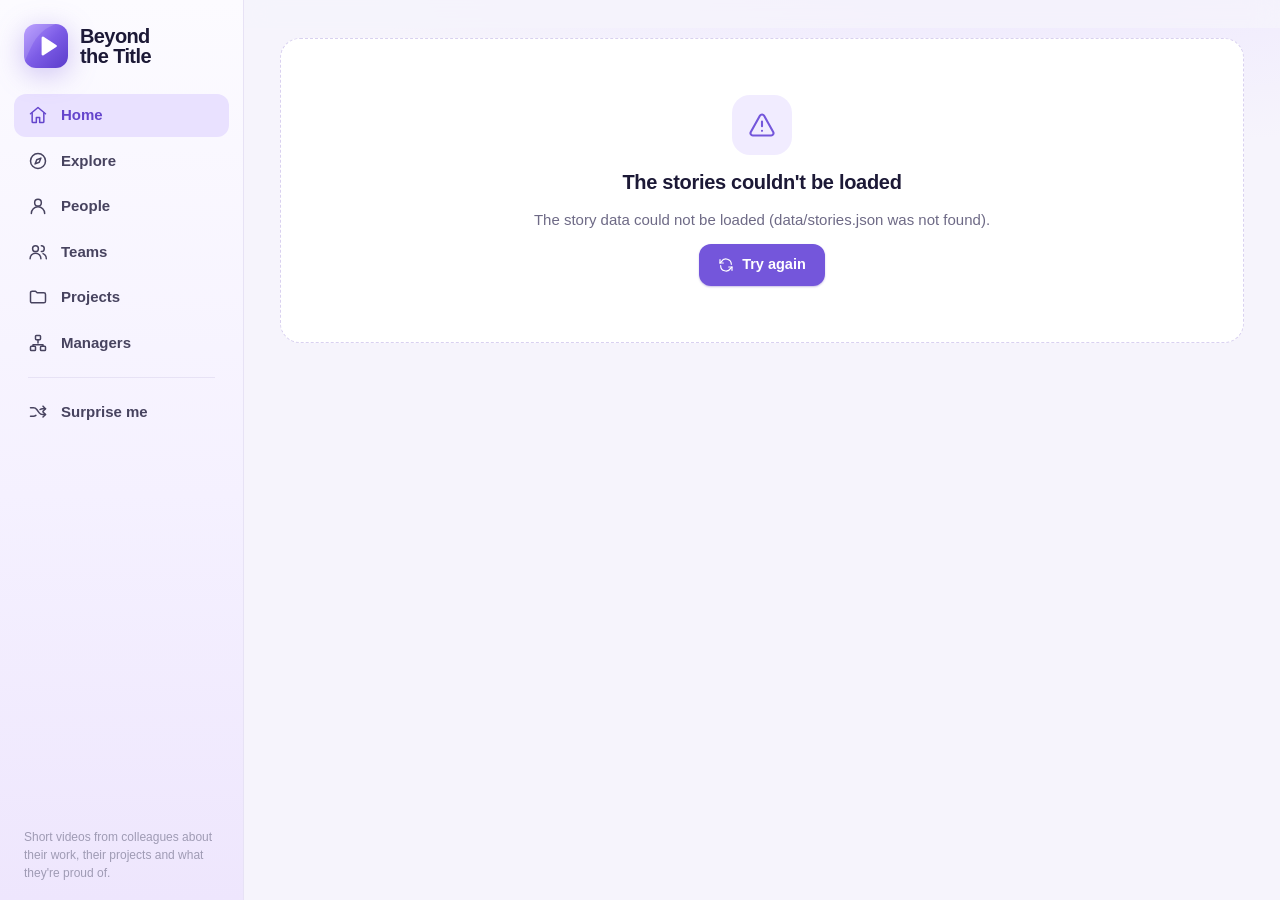
==== site/index.html @ 935a6611 "feat(site): employee-facing website + builder install/preview (v0.3.0, Milestone 3) site/: static HT" ====
<!doctype html>
<html lang="en">
<head>
<meta charset="utf-8">
<meta name="viewport" content="width=device-width, initial-scale=1">
<meta name="btt-site-version" content="0.3.0">
<!-- Only this site's own files. No third-party requests of any kind. -->
<meta http-equiv="Content-Security-Policy" content="default-src 'self'; script-src 'self' file:; style-src 'self' file:; img-src 'self' file: data: blob:; media-src 'self' file: blob:; connect-src 'self'; font-src 'none'; object-src 'none'; frame-src 'none'; worker-src 'none'; manifest-src 'none'; base-uri 'none'; form-action 'none'">
<meta name="referrer" content="no-referrer">
<meta name="robots" content="noindex, nofollow">
<title>Beyond the Title</title>
<link rel="icon" href="data:image/svg+xml,%3Csvg xmlns='http://www.w3.org/2000/svg' viewBox='0 0 40 40'%3E%3Crect width='40' height='40' rx='11' fill='%237456DB'/%3E%3Cpath d='M16 12.5v15a1.2 1.2 0 0 0 1.8 1l11.5-7.5a1.2 1.2 0 0 0 0-2L17.8 11.5a1.2 1.2 0 0 0-1.8 1z' fill='%23fff'/%3E%3C/svg%3E">
<link rel="stylesheet" href="css/styles.css">
</head>
<body>
<a class="skip-link" href="#view">Skip to main content</a>
<noscript><p class="noscript">Beyond the Title needs JavaScript turned on.</p></noscript>
<div class="app">
  <aside class="sidebar" id="sidebar" aria-label="Beyond the Title">
    <a class="brand" href="#/" aria-label="Beyond the Title home">
      <svg class="brand-logo" viewBox="0 0 40 40" aria-hidden="true">
        <defs><linearGradient id="site-logo-g" x1="0" y1="0" x2="1" y2="1"><stop offset="0" stop-color="#B091FF"/><stop offset=".5" stop-color="#7C5CE6"/><stop offset="1" stop-color="#5B3CCB"/></linearGradient></defs>
        <rect width="40" height="40" rx="11" fill="url(#site-logo-g)"/>
        <path d="M0 11C0 4.9 4.9 0 11 0h18c-9 3-17 9-23 22-2 4-4 9-6 13V11z" fill="#fff" opacity=".14"/>
        <path d="M16 12.5v15a1.2 1.2 0 0 0 1.8 1l11.5-7.5a1.2 1.2 0 0 0 0-2L17.8 11.5a1.2 1.2 0 0 0-1.8 1z" fill="#fff"/>
      </svg>
      <span class="brand-name">Beyond<br>the Title</span>
    </a>
    <nav class="nav" id="nav" aria-label="Sections"></nav>
    <div class="sidebar-foot" id="sidebar-foot"></div>
  </aside>
  <div class="main">
    <header class="topbar" id="topbar">
      <div class="search" id="search" role="search"></div>
    </header>
    <main class="view" id="view" tabindex="-1" aria-live="polite"></main>
    <footer class="footer" id="footer"></footer>
  </div>
</div>
<script src="js/core.js"></script>
<script src="js/data.js"></script>
<script src="js/search.js"></script>
<script src="js/video-player.js"></script>
<script src="js/views.js"></script>
<script src="js/app.js"></script>
</body>
</html>
---- site/css/styles.css ----
/* ==========================================================================
   Beyond the Title: employee site styles
   Same design tokens as the Content Builder. No external fonts or images.
   ========================================================================== */
:root {
  --violet-50:#F8F5FF; --violet-100:#F1ECFF; --violet-150:#E9E1FF; --violet-200:#DDD1FF; --violet-300:#C5B3F8;
  --violet-400:#9F87EC; --violet-500:#7456DB; --violet-600:#6445CC; --violet-700:#5236B4; --violet-800:#40298F;
  --indigo-600:#514B9F;
  --surface:#F6F4FC; --card:#FFFFFF; --card-muted:#FAF9FE;
  --ink:#1C1936; --ink-2:#47435F; --ink-3:#6E6A86; --ink-4:#9F9BB4;
  --border:#E7E2F5; --border-2:#D9D1F0;
  --success:#137A52; --success-bg:#E4F5EC; --warning:#8F5A06; --warning-bg:#FFF5E0;
  --radius:10px; --radius-lg:16px; --radius-xl:20px;
  --shadow-xs:0 1px 2px rgba(40,26,110,.06);
  --shadow-sm:0 1px 2px rgba(40,26,110,.05),0 2px 8px rgba(40,26,110,.05);
  --shadow-card:0 1px 2px rgba(40,26,110,.06),0 10px 26px rgba(40,26,110,.09);
  --shadow-card-hover:0 2px 4px rgba(40,26,110,.06),0 16px 36px rgba(40,26,110,.14);
  --shadow-lg:0 18px 50px rgba(40,26,110,.18);
  --font:-apple-system,BlinkMacSystemFont,"SF Pro Text","Segoe UI",Roboto,"Helvetica Neue",Arial,sans-serif;
  --font-display:-apple-system,BlinkMacSystemFont,"SF Pro Display","Segoe UI",Roboto,"Helvetica Neue",Arial,sans-serif;
  --mono:ui-monospace,"SF Mono",Menlo,Consolas,monospace;
  --ease:cubic-bezier(.2,.8,.2,1);
  --sidebar-w:244px;
}
*,*::before,*::after{box-sizing:border-box}
html{-webkit-text-size-adjust:100%}
body{margin:0;font-family:var(--font);font-size:15px;line-height:1.5;color:var(--ink);background:var(--surface);-webkit-font-smoothing:antialiased;-moz-osx-font-smoothing:grayscale}
button,input,select{font:inherit;color:inherit}
h1,h2,h3{margin:0;font-family:var(--font-display);letter-spacing:-.015em;color:var(--ink)}
p{margin:0}
a{color:var(--violet-600);text-decoration:none}
a:hover{text-decoration:underline}
:focus-visible{outline:2px solid var(--violet-500);outline-offset:2px}
img{display:block;max-width:100%}
.sr-only{position:absolute!important;width:1px;height:1px;overflow:hidden;clip:rect(0,0,0,0);white-space:nowrap}
.skip-link{position:absolute;left:12px;top:-60px;z-index:200;background:var(--violet-500);color:#fff;padding:8px 14px;border-radius:8px;font-weight:600}
.skip-link:focus{top:12px}
.noscript{padding:24px}
svg.i{width:18px;height:18px;flex:none}
.muted{color:var(--ink-3)} .small{font-size:13px} .tiny{font-size:12px}
.row{display:flex;align-items:center;gap:8px;flex-wrap:wrap}

/* ---------- layout ---------- */
.app{display:grid;grid-template-columns:var(--sidebar-w) minmax(0,1fr);min-height:100vh}
.sidebar{position:sticky;top:0;height:100vh;display:flex;flex-direction:column;gap:26px;padding:24px 14px 18px;background:linear-gradient(180deg,#FCFBFF 0%,#F5F1FF 55%,#EEE6FD 100%);border-right:1px solid var(--border);overflow-y:auto}
.brand{display:flex;align-items:center;gap:12px;padding:0 10px;color:var(--ink);text-decoration:none!important}
.brand-logo{width:44px;height:44px;flex:none;filter:drop-shadow(0 6px 14px rgba(116,86,219,.34))}
.brand-name{font-family:var(--font-display);font-weight:820;font-size:20px;line-height:1.02;letter-spacing:-.03em}
.nav{display:flex;flex-direction:column;gap:3px}
.nav a{display:flex;align-items:center;gap:13px;padding:10px 14px;border-radius:12px;color:var(--ink-2);font-weight:600;font-size:15px;text-decoration:none;transition:background .12s var(--ease),color .12s}
.nav a:hover{background:rgba(116,86,219,.07);color:var(--ink)}
.nav a[aria-current=page]{background:var(--violet-150);color:var(--violet-600)}
.nav a svg{width:20px;height:20px}
.nav-sep{height:1px;background:var(--border);margin:10px 14px}
.sidebar-foot{margin-top:auto;padding:0 10px;font-size:12px;color:var(--ink-4);display:flex;flex-direction:column;gap:8px}
.main{min-width:0;display:flex;flex-direction:column;background:radial-gradient(1100px 420px at 75% -140px,rgba(233,225,255,.95),rgba(246,244,252,0) 70%)}
.topbar{position:sticky;top:0;z-index:40;display:flex;justify-content:center;padding:14px 32px;background:rgba(246,244,252,.8);-webkit-backdrop-filter:saturate(1.5) blur(14px);backdrop-filter:saturate(1.5) blur(14px)}
.view{width:100%;max-width:1320px;margin:0 auto;padding:10px 36px 56px;flex:1}
.view:focus{outline:none}
.footer{padding:20px 36px 28px;color:var(--ink-4);font-size:12.5px;display:flex;gap:12px;justify-content:center;flex-wrap:wrap;align-items:center}

/* ---------- search ---------- */
.search{position:relative;width:min(720px,100%)}
.search-box{display:flex;align-items:center;gap:10px;height:46px;padding:0 10px 0 16px;background:#fff;border:1px solid var(--border);border-radius:999px;box-shadow:var(--shadow-xs);transition:border-color .12s,box-shadow .12s}
.search-box:focus-within{border-color:var(--violet-400);box-shadow:0 0 0 4px rgba(116,86,219,.14)}
.search-box svg{color:var(--ink-2)}
.search-box input{flex:1;border:0;outline:none;background:transparent;font-size:15px;min-width:0;height:100%}
.search-box input::placeholder{color:var(--ink-3)}
.kbd{font:600 12px var(--font);color:var(--ink-3);background:var(--violet-50);border:1px solid var(--border);border-radius:7px;padding:3px 7px;white-space:nowrap}
.search-panel{position:absolute;left:0;right:0;top:54px;background:#fff;border:1px solid var(--border);border-radius:18px;box-shadow:var(--shadow-lg);padding:8px;max-height:min(70vh,560px);overflow:auto;z-index:60}
.search-panel[hidden]{display:none}
.sp-group{padding:6px 4px}
.sp-title{font-size:11.5px;font-weight:700;letter-spacing:.07em;text-transform:uppercase;color:var(--ink-4);padding:6px 10px}
.sp-item{display:flex;align-items:center;gap:12px;padding:8px 10px;border-radius:12px;color:var(--ink);text-decoration:none!important;cursor:pointer}
.sp-item[aria-selected=true],.sp-item:hover{background:var(--violet-100)}
.sp-item .sp-main{min-width:0;flex:1}
.sp-item .sp-label{font-weight:620;display:block;overflow:hidden;text-overflow:ellipsis;white-space:nowrap}
.sp-item .sp-sub{font-size:12.5px;color:var(--ink-3);display:block;overflow:hidden;text-overflow:ellipsis;white-space:nowrap}
.sp-ico{width:38px;height:38px;border-radius:10px;background:var(--violet-100);color:var(--violet-600);display:grid;place-items:center;flex:none;overflow:hidden;font-weight:760;font-size:13px}
.sp-ico img{width:100%;height:100%;object-fit:cover}
.sp-empty{padding:18px;text-align:center;color:var(--ink-3)}
.sp-all{display:flex;align-items:center;justify-content:center;gap:6px;padding:10px;border-top:1px solid var(--border);margin-top:4px;font-weight:620}
mark{background:#EFE7FF;color:inherit;border-radius:3px;padding:0 1px}

/* ---------- buttons & chips ---------- */
.btn{display:inline-flex;align-items:center;justify-content:center;gap:8px;height:42px;padding:0 18px;border-radius:12px;border:1px solid transparent;font-weight:650;font-size:14.5px;cursor:pointer;text-decoration:none!important;white-space:nowrap;transition:background .12s var(--ease),border-color .12s,transform .12s}
.btn:active{transform:translateY(1px)}
.btn svg{width:16px;height:16px}
.btn-primary{background:var(--violet-500);color:#fff;box-shadow:0 1px 2px rgba(60,30,160,.28)}
.btn-primary:hover{background:var(--violet-600)}
.btn-secondary{background:#fff;border-color:var(--border-2);color:var(--ink)}
.btn-secondary:hover{border-color:var(--violet-300);background:var(--violet-50)}
.btn-sm{height:34px;padding:0 12px;font-size:13px;border-radius:10px}
.chip{display:inline-flex;align-items:center;gap:6px;height:28px;padding:0 11px;border-radius:999px;font-size:12.5px;font-weight:620;background:var(--violet-100);color:var(--violet-700);text-decoration:none!important;white-space:nowrap;border:1px solid transparent}
a.chip:hover,button.chip:hover{border-color:var(--violet-300)}
button.chip{cursor:pointer}
.chip svg{width:14px;height:14px}
.chip-outline{background:#fff;border-color:var(--border-2);color:var(--ink-2)}
.chip[aria-pressed=true]{background:var(--violet-500);color:#fff}
.chip-draft{background:var(--warning-bg);color:var(--warning)}
.link-more{display:inline-flex;align-items:center;gap:6px;font-weight:650;font-size:15px}
.link-more svg{width:18px;height:18px}

/* ---------- hero ---------- */
.hero{display:grid;grid-template-columns:minmax(0,1fr) minmax(0,520px);gap:24px;align-items:center;margin:18px 0 28px}
.hero h1{font-size:clamp(34px,4.4vw,52px);line-height:1.04;letter-spacing:-.035em;font-weight:830}
.hero h1 .accent{display:block;color:var(--violet-500);background:linear-gradient(90deg,#7C3AED,#7456DB 60%,#9F7CFF);-webkit-background-clip:text;background-clip:text;-webkit-text-fill-color:transparent}
.hero p{margin-top:16px;color:var(--ink-2);font-size:18px;max-width:520px}
.hero-stack{position:relative;height:300px}
.hero-photo{position:absolute;width:190px;aspect-ratio:4/5;border-radius:22px;border:6px solid #fff;box-shadow:0 16px 40px rgba(60,35,150,.22);overflow:hidden;background:linear-gradient(135deg,#EDE6FF,#C9B6FF);display:block;color:var(--violet-700);text-decoration:none!important;transition:transform .3s var(--ease)}
.hero-photo img{width:100%;height:100%;object-fit:cover}
.hero-photo .ini{position:absolute;inset:0;display:grid;place-items:center;font-size:40px;font-weight:800;letter-spacing:-.03em}
.hero-photo .play{position:absolute;left:12px;bottom:12px;width:36px;height:36px;border-radius:50%;background:#fff;display:grid;place-items:center;box-shadow:0 2px 8px rgba(0,0,0,.15)}
.hero-photo .play svg{width:13px;height:13px;margin-left:2px;color:var(--ink)}
.hero-photo:nth-child(1){left:2%;top:36px;transform:rotate(-7deg)}
.hero-photo:nth-child(2){left:50%;top:0;z-index:2;width:210px;transform:translateX(-50%)}
.hero-photo:nth-child(3){right:2%;top:40px;transform:rotate(6deg)}
.hero-photo:hover{box-shadow:0 22px 50px rgba(60,35,150,.32)}
.hero-spark{position:absolute;color:var(--violet-500)}

/* ---------- quick tiles ---------- */
.tiles{display:grid;grid-template-columns:repeat(3,minmax(0,1fr));gap:18px;margin-bottom:26px}
.tile{display:flex;align-items:center;gap:18px;padding:20px;background:#fff;border:1px solid var(--border);border-radius:var(--radius-xl);box-shadow:var(--shadow-sm);color:var(--ink);text-decoration:none!important;cursor:pointer;text-align:left;transition:transform .2s var(--ease),box-shadow .2s var(--ease)}
.tile:hover{transform:translateY(-2px);box-shadow:var(--shadow-card)}
.tile-ico{width:64px;height:64px;border-radius:16px;background:var(--violet-150);color:var(--violet-500);display:grid;place-items:center;flex:none}
.tile-ico svg{width:30px;height:30px}
.tile b{display:block;font-size:19px;font-family:var(--font-display);letter-spacing:-.015em;color:var(--ink)}
.tile b + span{display:block;color:var(--ink-3);font-size:15px}
.tile .go{margin-left:auto;color:var(--ink);width:24px;height:24px}

/* ---------- featured ---------- */
.featured{display:grid;grid-template-columns:minmax(0,1fr) minmax(0,1.4fr);gap:20px;margin-bottom:34px;align-items:stretch}
.feat-media{position:relative;border-radius:var(--radius-xl);overflow:hidden;min-height:260px;background:linear-gradient(135deg,#EDE6FF,#C9B6FF);display:block;box-shadow:var(--shadow-card);color:var(--violet-700);text-decoration:none!important}
.feat-media img{position:absolute;inset:0;width:100%;height:100%;object-fit:cover}
.feat-media .ini{position:absolute;inset:0;display:grid;place-items:center;font-size:64px;font-weight:820;letter-spacing:-.03em}
.feat-media .play{position:absolute;left:18px;bottom:18px;width:52px;height:52px;border-radius:50%;background:#fff;display:grid;place-items:center;box-shadow:0 4px 14px rgba(0,0,0,.18)}
.feat-media .play svg{width:18px;height:18px;margin-left:3px;color:var(--ink)}
.dur{position:absolute;right:16px;bottom:16px;background:rgba(22,18,44,.74);color:#fff;font-size:13px;font-weight:680;padding:3px 9px;border-radius:9px;font-variant-numeric:tabular-nums}
.feat-panel{position:relative;overflow:hidden;background:linear-gradient(160deg,#F5F1FF 0%,#ECE5FF 100%);border:1px solid #E1D6FF;border-radius:var(--radius-xl);padding:26px 28px;display:flex;flex-direction:column;gap:12px}
.feat-badge{align-self:flex-start;display:inline-flex;align-items:center;gap:7px;background:#fff;color:var(--violet-600);font-weight:720;font-size:14px;padding:6px 12px;border-radius:999px;box-shadow:var(--shadow-xs)}
.feat-badge svg{width:15px;height:15px;fill:currentColor}
.feat-panel h2{font-size:clamp(24px,2.6vw,32px);line-height:1.15;letter-spacing:-.025em;font-weight:800}
.feat-panel h2 a{color:inherit}
.feat-panel p{color:var(--ink-2);font-size:16px}
.feat-row{display:flex;align-items:center;gap:14px;flex-wrap:wrap;margin-top:auto;padding-top:6px}
.person{display:flex;align-items:center;gap:12px;color:var(--ink);text-decoration:none!important}
.person b{display:block;font-size:15px}
.person span{color:var(--ink-3);font-size:13.5px}
.avatar{width:46px;height:46px;border-radius:50%;overflow:hidden;background:#fff;color:var(--violet-600);display:grid;place-items:center;font-weight:760;font-size:15px;flex:none;box-shadow:var(--shadow-xs)}
.avatar img{width:100%;height:100%;object-fit:cover}
.avatar.lg{width:96px;height:96px;font-size:32px;border:4px solid #fff;box-shadow:var(--shadow-card)}
.feat-sep{width:1px;height:36px;background:var(--border-2)}
.proj{display:inline-flex;align-items:center;gap:8px;background:#fff;border:1px solid var(--border);border-radius:12px;padding:8px 13px;font-weight:620;font-size:14px;color:var(--ink);text-decoration:none!important}
.proj svg{color:var(--violet-500);width:16px;height:16px}
.feat-row .btn{margin-left:auto}
.spark{position:absolute;right:22px;top:20px;width:46px;height:46px;color:var(--violet-500)}

/* ---------- sections & cards ---------- */
.section{margin-bottom:36px}
.section-head{display:flex;align-items:flex-end;justify-content:space-between;gap:12px;margin-bottom:16px;flex-wrap:wrap}
.section-head h2{font-size:24px;font-weight:780;letter-spacing:-.02em}
.section-head p{color:var(--ink-3);margin-top:4px}
.grid{display:grid;grid-template-columns:repeat(auto-fill,minmax(250px,1fr));gap:18px}
.grid-4{grid-template-columns:repeat(4,minmax(0,1fr))}
.card{position:relative;background:#fff;border-radius:16px;box-shadow:var(--shadow-card);overflow:hidden;display:flex;flex-direction:column;color:inherit;text-decoration:none!important;border:1px solid rgba(231,226,245,.7);transition:transform .2s var(--ease),box-shadow .2s var(--ease)}
.card:hover{transform:translateY(-3px);box-shadow:var(--shadow-card-hover)}
.card-media{position:relative;aspect-ratio:16/9;margin:8px 8px 0;border-radius:12px;overflow:hidden;background:linear-gradient(135deg,#F0EAFF 0%,#DFD3FF 55%,#CDBBFB 100%)}
.card-media img{width:100%;height:100%;object-fit:cover}
.card-media .ini{position:absolute;inset:0;margin:auto;width:62px;height:62px;border-radius:50%;background:#fff;color:var(--violet-600);display:grid;place-items:center;font-weight:780;font-size:21px;box-shadow:0 8px 22px rgba(80,50,180,.2)}
.card-media .play{position:absolute;left:10px;bottom:10px;width:34px;height:34px;border-radius:50%;background:#fff;display:grid;place-items:center;box-shadow:0 2px 8px rgba(20,10,60,.16)}
.card-media .play svg{width:13px;height:13px;margin-left:2px;color:var(--ink)}
.card-media .dur{right:10px;bottom:10px;font-size:11.5px;padding:2px 7px;border-radius:7px}
.card-flag{position:absolute;top:9px;left:9px;font-size:11px;font-weight:720;padding:3px 9px;border-radius:999px;background:rgba(255,255,255,.9);color:var(--violet-700)}
.card-flag.draft{background:var(--warning-bg);color:var(--warning)}
.card-body{padding:12px 14px 16px;display:flex;flex-direction:column;gap:5px}
.card-title{font-family:var(--font-display);font-weight:740;font-size:16px;line-height:1.28;letter-spacing:-.012em;display:-webkit-box;-webkit-line-clamp:2;-webkit-box-orient:vertical;overflow:hidden}
.card-meta{font-size:13.5px;color:var(--ink-3);overflow:hidden;text-overflow:ellipsis;white-space:nowrap}
.entity-grid{display:grid;grid-template-columns:repeat(auto-fill,minmax(260px,1fr));gap:16px}
.entity{display:flex;gap:14px;align-items:center;padding:16px;background:#fff;border:1px solid var(--border);border-radius:16px;box-shadow:var(--shadow-sm);color:var(--ink);text-decoration:none!important;transition:transform .2s var(--ease),box-shadow .2s var(--ease)}
.entity:hover{transform:translateY(-2px);box-shadow:var(--shadow-card)}
.entity .ent-ico{width:52px;height:52px;border-radius:14px;background:var(--violet-150);color:var(--violet-600);display:grid;place-items:center;flex:none;overflow:hidden;font-weight:780}
.entity .ent-ico svg{width:24px;height:24px}
.entity .ent-ico img{width:100%;height:100%;object-fit:cover}
.entity b{display:block;font-size:16px;font-family:var(--font-display)}
.entity span{color:var(--ink-3);font-size:13.5px}
.faces{display:flex;margin-top:6px}
.faces .avatar{width:28px;height:28px;font-size:10.5px;border:2px solid #fff;margin-left:-6px}
.faces .avatar:first-child{margin-left:0}

/* ---------- page header ---------- */
.page-head{margin:18px 0 24px;display:flex;align-items:flex-end;justify-content:space-between;gap:16px;flex-wrap:wrap}
.eyebrow{font-size:13px;font-weight:700;color:var(--violet-600);letter-spacing:.02em;margin-bottom:6px}
.page-head h1{font-size:clamp(28px,3vw,38px);font-weight:820;letter-spacing:-.03em}
.page-head p{color:var(--ink-2);margin-top:8px;font-size:16.5px;max-width:680px}
.crumbs{display:flex;align-items:center;gap:8px;font-size:14px;color:var(--ink-3);margin:14px 0 4px;flex-wrap:wrap}
.crumbs a{color:var(--ink-3)}
.crumbs svg{width:14px;height:14px}

/* ---------- filters ---------- */
.filters{display:flex;gap:10px;flex-wrap:wrap;align-items:center;margin-bottom:22px;padding:12px;background:#fff;border:1px solid var(--border);border-radius:16px;box-shadow:var(--shadow-xs)}
.filters .field{display:flex;align-items:center;gap:8px;height:40px;padding:0 12px;border:1px solid var(--border-2);border-radius:11px;background:#fff;min-width:0}
.filters .field input{border:0;outline:none;min-width:180px;flex:1;background:transparent}
.filters select{height:40px;border:1px solid var(--border-2);border-radius:11px;background:#fff;padding:0 34px 0 12px;appearance:none;-webkit-appearance:none;cursor:pointer;max-width:240px;
  background-image:url("data:image/svg+xml,%3Csvg xmlns='http://www.w3.org/2000/svg' viewBox='0 0 24 24' fill='none' stroke='%236E6A86' stroke-width='2' stroke-linecap='round' stroke-linejoin='round'%3E%3Cpath d='m6 9 6 6 6-6'/%3E%3C/svg%3E");background-repeat:no-repeat;background-position:right 10px center;background-size:16px}
.filters .grow{flex:1}
.result-count{color:var(--ink-3);font-size:14px;margin:-8px 0 16px}

/* ---------- story page ---------- */
.story{display:grid;grid-template-columns:minmax(0,1.55fr) minmax(300px,1fr);gap:28px;align-items:start;margin-top:8px}
.player{position:relative;border-radius:var(--radius-xl);overflow:hidden;background:#120F24;box-shadow:var(--shadow-card);aspect-ratio:16/9}
.player video{width:100%;height:100%;display:block;background:#120F24}
.player-cover{position:absolute;inset:0;border:0;padding:0;cursor:pointer;background:transparent;display:grid;place-items:center}
.player-cover img{position:absolute;inset:0;width:100%;height:100%;object-fit:cover}
.player-cover .big-play{position:relative;width:76px;height:76px;border-radius:50%;background:#fff;display:grid;place-items:center;box-shadow:0 10px 30px rgba(0,0,0,.25);transition:transform .2s var(--ease)}
.player-cover:hover .big-play{transform:scale(1.06)}
.player-cover .big-play svg{width:26px;height:26px;margin-left:4px;color:var(--violet-600)}
.player-empty{display:grid;place-items:center;height:100%;color:#CFC6F5;text-align:center;padding:20px;background:linear-gradient(135deg,#2A2150,#41307E)}
.story h1{font-size:clamp(26px,2.8vw,36px);line-height:1.15;letter-spacing:-.03em;font-weight:820;margin:22px 0 12px}
.story .desc{font-size:17px;color:var(--ink-2)}
.quote{margin:22px 0;padding:20px 22px;background:#fff;border:1px solid var(--border);border-left:4px solid var(--violet-500);border-radius:0 16px 16px 0;box-shadow:var(--shadow-xs)}
.quote blockquote{margin:0;font-family:var(--font-display);font-size:19px;line-height:1.45;font-weight:600;color:var(--ink)}
.quote .row{margin-top:12px}
.side{display:flex;flex-direction:column;gap:16px;position:sticky;top:90px}
.side-card{background:#fff;border:1px solid var(--border);border-radius:16px;padding:18px;box-shadow:var(--shadow-sm);display:flex;flex-direction:column;gap:12px}
.side-card h2{font-size:14px;font-weight:720;letter-spacing:.04em;text-transform:uppercase;color:var(--ink-4)}
.kv{display:grid;grid-template-columns:max-content minmax(0,1fr);gap:8px 14px;font-size:14px;margin:0}
.kv dt{color:var(--ink-3)}
.kv dd{margin:0;font-weight:600}
.tags{display:flex;flex-wrap:wrap;gap:8px}

/* ---------- profile ---------- */
.profile{display:flex;align-items:center;gap:22px;margin:18px 0 28px;padding:24px;background:linear-gradient(135deg,#fff 0%,#F5F0FF 100%);border:1px solid var(--border);border-radius:var(--radius-xl);flex-wrap:wrap}
.profile h1{font-size:clamp(26px,3vw,36px);letter-spacing:-.03em;font-weight:820}
.profile p{color:var(--ink-2);margin-top:4px}

/* ---------- states ---------- */
.empty{display:flex;flex-direction:column;align-items:center;text-align:center;gap:12px;padding:56px 20px;background:#fff;border:1px dashed var(--border-2);border-radius:var(--radius-xl);color:var(--ink-3)}
.empty .empty-ico{width:60px;height:60px;border-radius:18px;background:var(--violet-100);color:var(--violet-500);display:grid;place-items:center}
.empty .empty-ico svg{width:28px;height:28px}
.empty h2{font-size:20px;color:var(--ink)}
.skeleton{background:linear-gradient(90deg,#EEEAF8 25%,#F6F3FD 37%,#EEEAF8 63%);background-size:400% 100%;animation:shimmer 1.4s ease infinite;border-radius:14px}
@keyframes shimmer{0%{background-position:100% 50%}100%{background-position:0 50%}}
.preview-bar{display:flex;align-items:center;gap:10px;justify-content:center;flex-wrap:wrap;padding:8px 16px;background:var(--warning-bg);color:var(--warning);font-size:13.5px;font-weight:600;border-bottom:1px solid #F4DCA6}
.preview-bar button{border:1px solid currentColor;background:transparent;color:inherit;border-radius:8px;padding:3px 10px;font-weight:650;cursor:pointer}

/* ---------- responsive ---------- */
@media (max-width:1180px){
  .hero{grid-template-columns:minmax(0,1fr)}
  .hero-stack{max-width:520px;width:100%;margin:0 auto}
  .grid-4{grid-template-columns:repeat(2,minmax(0,1fr))}
  .story{grid-template-columns:minmax(0,1fr)}
  .side{position:static}
}
@media (max-width:900px){
  .app{grid-template-columns:minmax(0,1fr)}
  .sidebar{position:sticky;top:0;z-index:50;height:auto;flex-direction:row;align-items:center;gap:12px;padding:10px 14px;border-right:0;border-bottom:1px solid var(--border);overflow:visible}
  .brand-logo{width:34px;height:34px}
  .brand-name{font-size:15px}
  .nav{flex-direction:row;overflow-x:auto;gap:2px;scrollbar-width:none;flex:1}
  .nav::-webkit-scrollbar{display:none}
  .nav a{padding:8px 10px;font-size:13.5px;white-space:nowrap;gap:7px}
  .nav a svg{width:17px;height:17px}
  .nav-sep,.sidebar-foot{display:none}
  .topbar{position:static;padding:12px 16px}
  .view{padding:6px 16px 40px}
  .tiles{grid-template-columns:minmax(0,1fr);gap:12px}
  .tile{padding:14px}
  .tile-ico{width:52px;height:52px}
  .featured{grid-template-columns:minmax(0,1fr)}
  .feat-media{min-height:200px}
  .feat-row .btn{margin-left:0}
}
@media (max-width:560px){
  .brand-name{display:none}
  .grid-4{grid-template-columns:minmax(0,1fr)}
  .hero-stack{height:230px}
  .hero-photo{width:140px}
  .hero-photo:nth-child(2){width:156px}
  .hero p{font-size:16px}
  .kbd{display:none}
  .filters .field input{min-width:0}
  .feat-panel{padding:20px}
}
@media (prefers-reduced-motion:reduce){
  *,*::before,*::after{animation-duration:.01ms!important;transition-duration:.01ms!important}
}
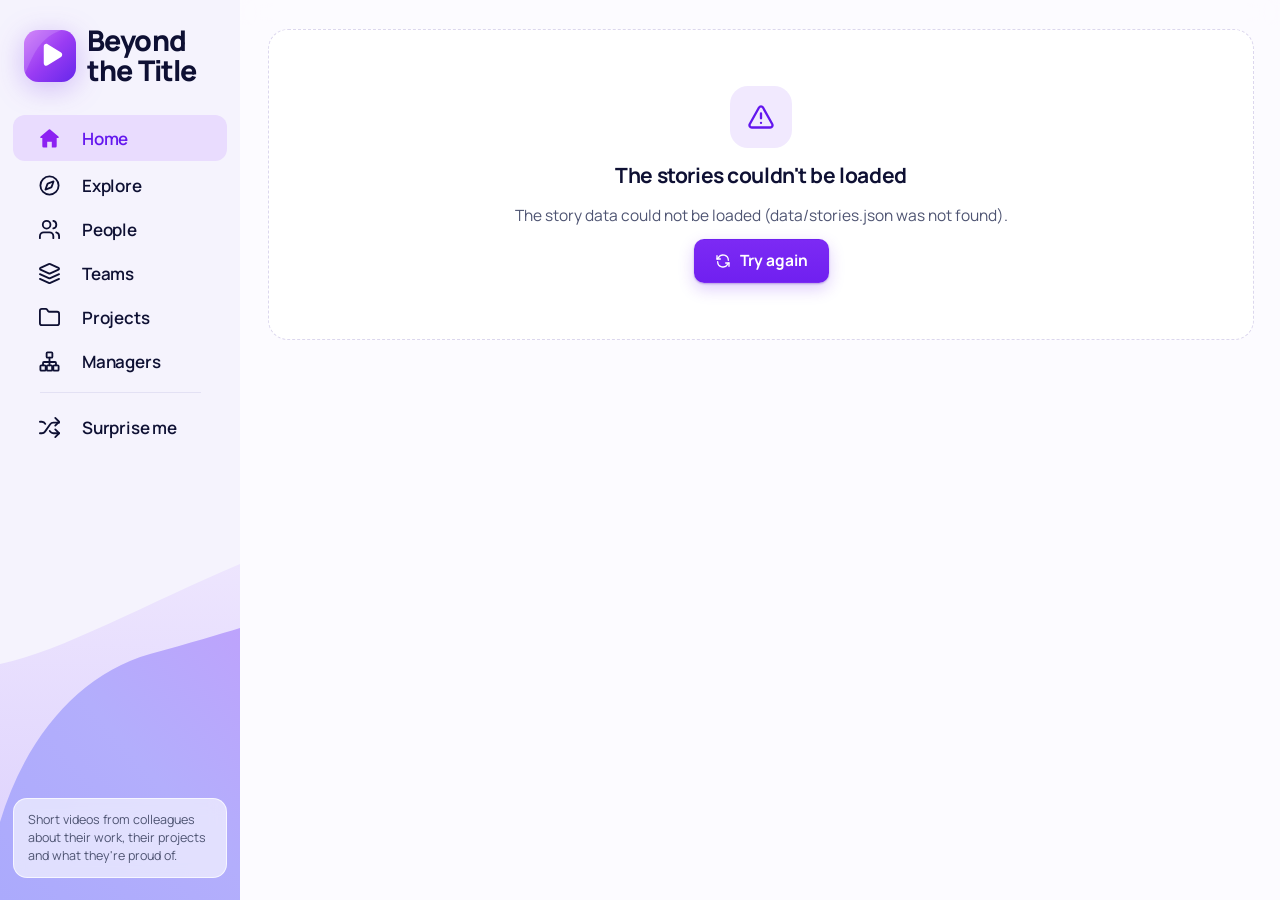
==== commit 26b4c238: "feat: Copilot directory lookup, auto-filled fields, description choices, reference-matched site (v0." ====
--- a/site/index.html
+++ b/site/index.html
@@ -3,13 +3,14 @@
 <head>
 <meta charset="utf-8">
 <meta name="viewport" content="width=device-width, initial-scale=1">
-<meta name="btt-site-version" content="0.3.0">
+<meta name="btt-site-version" content="0.5.0">
 <!-- Only this site's own files. No third-party requests of any kind. -->
-<meta http-equiv="Content-Security-Policy" content="default-src 'self'; script-src 'self' file:; style-src 'self' file:; img-src 'self' file: data: blob:; media-src 'self' file: blob:; connect-src 'self'; font-src 'none'; object-src 'none'; frame-src 'none'; worker-src 'none'; manifest-src 'none'; base-uri 'none'; form-action 'none'">
+<meta http-equiv="Content-Security-Policy" content="default-src 'self'; script-src 'self' file:; style-src 'self' file:; img-src 'self' file: data: blob:; media-src 'self' file: blob:; connect-src 'self'; font-src data:; object-src 'none'; frame-src 'none'; worker-src 'none'; manifest-src 'none'; base-uri 'none'; form-action 'none'">
 <meta name="referrer" content="no-referrer">
 <meta name="robots" content="noindex, nofollow">
 <title>Beyond the Title</title>
-<link rel="icon" href="data:image/svg+xml,%3Csvg xmlns='http://www.w3.org/2000/svg' viewBox='0 0 40 40'%3E%3Crect width='40' height='40' rx='11' fill='%237456DB'/%3E%3Cpath d='M16 12.5v15a1.2 1.2 0 0 0 1.8 1l11.5-7.5a1.2 1.2 0 0 0 0-2L17.8 11.5a1.2 1.2 0 0 0-1.8 1z' fill='%23fff'/%3E%3C/svg%3E">
+<link rel="icon" href="data:image/svg+xml,%3Csvg xmlns='http://www.w3.org/2000/svg' viewBox='0 0 40 40'%3E%3Crect width='40' height='40' rx='11' fill='%237B2CF2'/%3E%3Cpath d='M16 12.5v15a1.2 1.2 0 0 0 1.8 1l11.5-7.5a1.2 1.2 0 0 0 0-2L17.8 11.5a1.2 1.2 0 0 0-1.8 1z' fill='%23fff'/%3E%3C/svg%3E">
+<link rel="stylesheet" href="css/fonts.css">
 <link rel="stylesheet" href="css/styles.css">
 </head>
 <body>
@@ -19,10 +20,10 @@
   <aside class="sidebar" id="sidebar" aria-label="Beyond the Title">
     <a class="brand" href="#/" aria-label="Beyond the Title home">
       <svg class="brand-logo" viewBox="0 0 40 40" aria-hidden="true">
-        <defs><linearGradient id="site-logo-g" x1="0" y1="0" x2="1" y2="1"><stop offset="0" stop-color="#B091FF"/><stop offset=".5" stop-color="#7C5CE6"/><stop offset="1" stop-color="#5B3CCB"/></linearGradient></defs>
+        <defs><linearGradient id="site-logo-g" x1="0" y1="0" x2="1" y2="1"><stop offset="0" stop-color="#CA72F8"/><stop offset=".5" stop-color="#9A3CF3"/><stop offset="1" stop-color="#6527EB"/></linearGradient></defs>
         <rect width="40" height="40" rx="11" fill="url(#site-logo-g)"/>
         <path d="M0 11C0 4.9 4.9 0 11 0h18c-9 3-17 9-23 22-2 4-4 9-6 13V11z" fill="#fff" opacity=".14"/>
-        <path d="M16 12.5v15a1.2 1.2 0 0 0 1.8 1l11.5-7.5a1.2 1.2 0 0 0 0-2L17.8 11.5a1.2 1.2 0 0 0-1.8 1z" fill="#fff"/>
+        <path d="M15.2 12.6c0-1.6 1.7-2.5 3-1.7l10.3 6.5c1.2.8 1.2 2.6 0 3.3l-10.3 6.5c-1.3.8-3-.1-3-1.7z" fill="#fff"/>
       </svg>
       <span class="brand-name">Beyond<br>the Title</span>
     </a>
--- a/site/css/fonts.css
+++ b/site/css/fonts.css
@@ -0,0 +1,6 @@
+/* Manrope 4.504, Copyright 2019 The Manrope Project Authors. SIL Open Font License 1.1: see ../LICENSE-fonts.txt.
+   Generated by tests/make-font-css.mjs. Embedded as data: URIs so no font files are fetched. */
+@font-face{font-family:"Manrope";font-style:normal;font-weight:400;font-display:swap;src:url([data-uri]) format("woff")}
+@font-face{font-family:"Manrope";font-style:normal;font-weight:600;font-display:swap;src:url([data-uri]) format("woff")}
+@font-face{font-family:"Manrope";font-style:normal;font-weight:700;font-display:swap;src:url([data-uri]) format("woff")}
+@font-face{font-family:"Manrope";font-style:normal;font-weight:800;font-display:swap;src:url([data-uri]) format("woff")}
--- a/site/css/styles.css
+++ b/site/css/styles.css
@@ -1,209 +1,231 @@
 /* ==========================================================================
    Beyond the Title: employee site styles
-   Same design tokens as the Content Builder. No external fonts or images.
+   Colours, sizes and shapes measured from docs/design/reference-home.png (1536 x 1024).
+   Font: Manrope (SIL OFL), embedded in fonts.css. No external fonts or images.
    ========================================================================== */
 :root {
-  --violet-50:#F8F5FF; --violet-100:#F1ECFF; --violet-150:#E9E1FF; --violet-200:#DDD1FF; --violet-300:#C5B3F8;
-  --violet-400:#9F87EC; --violet-500:#7456DB; --violet-600:#6445CC; --violet-700:#5236B4; --violet-800:#40298F;
-  --indigo-600:#514B9F;
-  --surface:#F6F4FC; --card:#FFFFFF; --card-muted:#FAF9FE;
-  --ink:#1C1936; --ink-2:#47435F; --ink-3:#6E6A86; --ink-4:#9F9BB4;
-  --border:#E7E2F5; --border-2:#D9D1F0;
+  --violet-50:#F8F4FF; --violet-100:#F1E9FE; --violet-150:#E9DCFE; --violet-200:#DCC8FD; --violet-300:#C3A2FA;
+  --violet-400:#9C67F6; --violet-500:#7424F2; --violet-600:#6316EE; --violet-700:#5210CC; --violet-800:#3F0C9E;
+  --surface:#FCFBFF; --sidebar:#F5F3FD; --card:#FFFFFF; --card-muted:#FAF9FE;
+  --ink:#0E1033; --ink-2:#343B5C; --ink-3:#4E5472; --ink-4:#868AA4;
+  --border:#ECE9F6; --border-2:#DCD7EE; --rule:#A7A2DB;
   --success:#137A52; --success-bg:#E4F5EC; --warning:#8F5A06; --warning-bg:#FFF5E0;
   --radius:10px; --radius-lg:16px; --radius-xl:20px;
-  --shadow-xs:0 1px 2px rgba(40,26,110,.06);
-  --shadow-sm:0 1px 2px rgba(40,26,110,.05),0 2px 8px rgba(40,26,110,.05);
-  --shadow-card:0 1px 2px rgba(40,26,110,.06),0 10px 26px rgba(40,26,110,.09);
-  --shadow-card-hover:0 2px 4px rgba(40,26,110,.06),0 16px 36px rgba(40,26,110,.14);
-  --shadow-lg:0 18px 50px rgba(40,26,110,.18);
-  --font:-apple-system,BlinkMacSystemFont,"SF Pro Text","Segoe UI",Roboto,"Helvetica Neue",Arial,sans-serif;
-  --font-display:-apple-system,BlinkMacSystemFont,"SF Pro Display","Segoe UI",Roboto,"Helvetica Neue",Arial,sans-serif;
+  --shadow-xs:0 1px 2px rgba(23,20,70,.06);
+  --shadow-sm:0 1px 2px rgba(23,20,70,.04),0 4px 14px rgba(23,20,70,.05);
+  --shadow-card:0 1px 2px rgba(23,20,70,.05),0 8px 24px rgba(23,20,70,.07);
+  --shadow-card-hover:0 2px 4px rgba(23,20,70,.06),0 16px 36px rgba(40,20,120,.13);
+  --shadow-lg:0 18px 50px rgba(30,20,90,.18);
+  --font:"Manrope",-apple-system,BlinkMacSystemFont,"Segoe UI",Roboto,"Helvetica Neue",Arial,sans-serif;
+  --font-display:var(--font);
   --mono:ui-monospace,"SF Mono",Menlo,Consolas,monospace;
   --ease:cubic-bezier(.2,.8,.2,1);
-  --sidebar-w:244px;
+  --sidebar-w:240px;
+  --accent-text:linear-gradient(90deg,#5E12EE 0%,#7420F2 55%,#8F3DF5 100%);
 }
 *,*::before,*::after{box-sizing:border-box}
 html{-webkit-text-size-adjust:100%}
-body{margin:0;font-family:var(--font);font-size:15px;line-height:1.5;color:var(--ink);background:var(--surface);-webkit-font-smoothing:antialiased;-moz-osx-font-smoothing:grayscale}
+body{margin:0;font-family:var(--font);font-size:15.5px;line-height:1.5;color:var(--ink);background:var(--surface);-webkit-font-smoothing:antialiased;-moz-osx-font-smoothing:grayscale}
 button,input,select{font:inherit;color:inherit}
-h1,h2,h3{margin:0;font-family:var(--font-display);letter-spacing:-.015em;color:var(--ink)}
+h1,h2,h3{margin:0;font-family:var(--font-display);letter-spacing:-.02em;color:var(--ink)}
 p{margin:0}
 a{color:var(--violet-600);text-decoration:none}
 a:hover{text-decoration:underline}
 :focus-visible{outline:2px solid var(--violet-500);outline-offset:2px}
 img{display:block;max-width:100%}
 .sr-only{position:absolute!important;width:1px;height:1px;overflow:hidden;clip:rect(0,0,0,0);white-space:nowrap}
-.skip-link{position:absolute;left:12px;top:-60px;z-index:200;background:var(--violet-500);color:#fff;padding:8px 14px;border-radius:8px;font-weight:600}
+.skip-link{position:absolute;left:12px;top:-60px;z-index:200;background:var(--violet-500);color:#fff;padding:8px 14px;border-radius:8px;font-weight:700}
 .skip-link:focus{top:12px}
 .noscript{padding:24px}
 svg.i{width:18px;height:18px;flex:none}
-.muted{color:var(--ink-3)} .small{font-size:13px} .tiny{font-size:12px}
+.muted{color:var(--ink-3)} .small{font-size:13.5px} .tiny{font-size:12px}
 .row{display:flex;align-items:center;gap:8px;flex-wrap:wrap}
 
 /* ---------- layout ---------- */
 .app{display:grid;grid-template-columns:var(--sidebar-w) minmax(0,1fr);min-height:100vh}
-.sidebar{position:sticky;top:0;height:100vh;display:flex;flex-direction:column;gap:26px;padding:24px 14px 18px;background:linear-gradient(180deg,#FCFBFF 0%,#F5F1FF 55%,#EEE6FD 100%);border-right:1px solid var(--border);overflow-y:auto}
-.brand{display:flex;align-items:center;gap:12px;padding:0 10px;color:var(--ink);text-decoration:none!important}
-.brand-logo{width:44px;height:44px;flex:none;filter:drop-shadow(0 6px 14px rgba(116,86,219,.34))}
-.brand-name{font-family:var(--font-display);font-weight:820;font-size:20px;line-height:1.02;letter-spacing:-.03em}
-.nav{display:flex;flex-direction:column;gap:3px}
-.nav a{display:flex;align-items:center;gap:13px;padding:10px 14px;border-radius:12px;color:var(--ink-2);font-weight:600;font-size:15px;text-decoration:none;transition:background .12s var(--ease),color .12s}
-.nav a:hover{background:rgba(116,86,219,.07);color:var(--ink)}
-.nav a[aria-current=page]{background:var(--violet-150);color:var(--violet-600)}
-.nav a svg{width:20px;height:20px}
-.nav-sep{height:1px;background:var(--border);margin:10px 14px}
-.sidebar-foot{margin-top:auto;padding:0 10px;font-size:12px;color:var(--ink-4);display:flex;flex-direction:column;gap:8px}
-.main{min-width:0;display:flex;flex-direction:column;background:radial-gradient(1100px 420px at 75% -140px,rgba(233,225,255,.95),rgba(246,244,252,0) 70%)}
-.topbar{position:sticky;top:0;z-index:40;display:flex;justify-content:center;padding:14px 32px;background:rgba(246,244,252,.8);-webkit-backdrop-filter:saturate(1.5) blur(14px);backdrop-filter:saturate(1.5) blur(14px)}
-.view{width:100%;max-width:1320px;margin:0 auto;padding:10px 36px 56px;flex:1}
+.sidebar{position:sticky;top:0;height:100vh;display:flex;flex-direction:column;gap:30px;padding:26px 13px 22px;background:var(--sidebar);overflow-x:hidden;overflow-y:auto;isolation:isolate}
+/* the violet waves at the foot of the sidebar */
+.sidebar::after{content:"";position:absolute;left:0;right:0;bottom:0;height:340px;z-index:-1;pointer-events:none;background:no-repeat bottom/100% 100% url("data:image/svg+xml,%3Csvg xmlns='http://www.w3.org/2000/svg' viewBox='0 0 240 340' preserveAspectRatio='none'%3E%3Cdefs%3E%3ClinearGradient id='a' x1='0' y1='0' x2='0' y2='1'%3E%3Cstop offset='0' stop-color='%23EDE5FE'/%3E%3Cstop offset='1' stop-color='%23DCD0FD'/%3E%3C/linearGradient%3E%3ClinearGradient id='b' x1='0' y1='1' x2='1' y2='0'%3E%3Cstop offset='0' stop-color='%23ABAAFC'/%3E%3Cstop offset='.55' stop-color='%23B3AEFC'/%3E%3Cstop offset='1' stop-color='%23BDA3FC'/%3E%3C/linearGradient%3E%3C/defs%3E%3Cpath d='M0 104C60 92 150 42 240 4V340H0Z' fill='url(%23a)'/%3E%3Cpath d='M0 262C26 176 80 114 150 94C190 83 220 74 240 68V340H0Z' fill='url(%23b)'/%3E%3C/svg%3E")}
+.sidebar > *{position:relative}
+.brand{display:flex;align-items:center;gap:11px;padding:0 0 0 11px;color:var(--ink);text-decoration:none!important}
+.brand-logo{width:52px;height:52px;flex:none;filter:drop-shadow(0 6px 14px rgba(110,40,235,.28))}
+.brand-name{font-family:var(--font-display);font-weight:800;font-size:28.5px;line-height:1.04;letter-spacing:-.03em}
+.nav{display:flex;flex-direction:column;gap:0}
+.nav a{display:flex;align-items:center;gap:21px;height:44px;padding:0 16px 0 25px;border-radius:12px;color:var(--ink);font-weight:600;font-size:17px;letter-spacing:-.01em;text-decoration:none;transition:background .12s var(--ease),color .12s}
+.nav a:hover{background:rgba(116,36,242,.06)}
+.nav a[aria-current=page]{background:var(--violet-150);color:var(--violet-600);height:46px;margin-bottom:2px}
+.nav a[aria-current=page] svg{color:#8C22F2}
+.nav a svg{width:23px;height:23px;stroke-width:1.9}
+.nav-sep{height:1px;background:#E3E1F4;margin:9px 26px 12px 27px}
+.sidebar-foot{margin-top:auto;font-size:12.5px;line-height:1.45;color:var(--ink-3);display:flex;flex-direction:column;gap:8px;padding:12px 14px;background:rgba(255,255,255,.62);border:1px solid rgba(255,255,255,.7);border-radius:14px;-webkit-backdrop-filter:blur(8px);backdrop-filter:blur(8px)}
+.main{position:relative;min-width:0;display:flex;flex-direction:column;background:var(--surface);overflow-x:clip;isolation:isolate}
+.topbar{position:sticky;top:0;z-index:40;display:flex;justify-content:center;padding:13px 28px 12px;background:rgba(252,251,255,.82);-webkit-backdrop-filter:saturate(1.4) blur(14px);backdrop-filter:saturate(1.4) blur(14px)}
+.view{width:100%;max-width:1340px;margin:0 auto;padding:4px 26px 56px 28px;flex:1}
 .view:focus{outline:none}
 .footer{padding:20px 36px 28px;color:var(--ink-4);font-size:12.5px;display:flex;gap:12px;justify-content:center;flex-wrap:wrap;align-items:center}
 
 /* ---------- search ---------- */
-.search{position:relative;width:min(720px,100%)}
-.search-box{display:flex;align-items:center;gap:10px;height:46px;padding:0 10px 0 16px;background:#fff;border:1px solid var(--border);border-radius:999px;box-shadow:var(--shadow-xs);transition:border-color .12s,box-shadow .12s}
-.search-box:focus-within{border-color:var(--violet-400);box-shadow:0 0 0 4px rgba(116,86,219,.14)}
-.search-box svg{color:var(--ink-2)}
-.search-box input{flex:1;border:0;outline:none;background:transparent;font-size:15px;min-width:0;height:100%}
-.search-box input::placeholder{color:var(--ink-3)}
-.kbd{font:600 12px var(--font);color:var(--ink-3);background:var(--violet-50);border:1px solid var(--border);border-radius:7px;padding:3px 7px;white-space:nowrap}
-.search-panel{position:absolute;left:0;right:0;top:54px;background:#fff;border:1px solid var(--border);border-radius:18px;box-shadow:var(--shadow-lg);padding:8px;max-height:min(70vh,560px);overflow:auto;z-index:60}
+.search{position:relative;width:min(724px,100%)}
+.search-box{display:flex;align-items:center;gap:13px;height:41px;padding:0 9px 0 17px;background:#fff;border:1px solid #E7E5F3;border-radius:999px;box-shadow:0 1px 3px rgba(23,20,70,.05);transition:border-color .12s,box-shadow .12s}
+.search-box:focus-within{border-color:var(--violet-400);box-shadow:0 0 0 4px rgba(116,36,242,.12)}
+.search-box svg{color:var(--ink);width:20px;height:20px;stroke-width:2}
+.search-box input{flex:1;border:0;outline:none;background:transparent;font-size:15.5px;min-width:0;height:100%;color:var(--ink)}
+.search-box input::placeholder{color:var(--ink-2)}
+.kbd{font:700 13px var(--font);color:var(--ink);background:#EAEAF6;border-radius:7px;padding:3px 9px;white-space:nowrap;letter-spacing:.04em}
+.search-panel{position:absolute;left:0;right:0;top:50px;background:#fff;border:1px solid var(--border);border-radius:18px;box-shadow:var(--shadow-lg);padding:8px;max-height:min(70vh,560px);overflow:auto;z-index:60}
 .search-panel[hidden]{display:none}
 .sp-group{padding:6px 4px}
-.sp-title{font-size:11.5px;font-weight:700;letter-spacing:.07em;text-transform:uppercase;color:var(--ink-4);padding:6px 10px}
+.sp-title{font-size:11.5px;font-weight:800;letter-spacing:.07em;text-transform:uppercase;color:var(--ink-4);padding:6px 10px}
 .sp-item{display:flex;align-items:center;gap:12px;padding:8px 10px;border-radius:12px;color:var(--ink);text-decoration:none!important;cursor:pointer}
 .sp-item[aria-selected=true],.sp-item:hover{background:var(--violet-100)}
 .sp-item .sp-main{min-width:0;flex:1}
-.sp-item .sp-label{font-weight:620;display:block;overflow:hidden;text-overflow:ellipsis;white-space:nowrap}
-.sp-item .sp-sub{font-size:12.5px;color:var(--ink-3);display:block;overflow:hidden;text-overflow:ellipsis;white-space:nowrap}
-.sp-ico{width:38px;height:38px;border-radius:10px;background:var(--violet-100);color:var(--violet-600);display:grid;place-items:center;flex:none;overflow:hidden;font-weight:760;font-size:13px}
+.sp-item .sp-label{font-weight:700;display:block;overflow:hidden;text-overflow:ellipsis;white-space:nowrap}
+.sp-item .sp-sub{font-size:13px;color:var(--ink-3);display:block;overflow:hidden;text-overflow:ellipsis;white-space:nowrap}
+.sp-ico{width:38px;height:38px;border-radius:10px;background:var(--violet-100);color:var(--violet-600);display:grid;place-items:center;flex:none;overflow:hidden;font-weight:800;font-size:13px}
 .sp-ico img{width:100%;height:100%;object-fit:cover}
 .sp-empty{padding:18px;text-align:center;color:var(--ink-3)}
-.sp-all{display:flex;align-items:center;justify-content:center;gap:6px;padding:10px;border-top:1px solid var(--border);margin-top:4px;font-weight:620}
-mark{background:#EFE7FF;color:inherit;border-radius:3px;padding:0 1px}
+.sp-all{display:flex;align-items:center;justify-content:center;gap:6px;padding:10px;border-top:1px solid var(--border);margin-top:4px;font-weight:700}
+mark{background:#EFE5FF;color:inherit;border-radius:3px;padding:0 1px}
 
 /* ---------- buttons & chips ---------- */
-.btn{display:inline-flex;align-items:center;justify-content:center;gap:8px;height:42px;padding:0 18px;border-radius:12px;border:1px solid transparent;font-weight:650;font-size:14.5px;cursor:pointer;text-decoration:none!important;white-space:nowrap;transition:background .12s var(--ease),border-color .12s,transform .12s}
+.btn{display:inline-flex;align-items:center;justify-content:center;gap:9px;height:44px;padding:0 20px;border-radius:10px;border:1px solid transparent;font-weight:700;font-size:15.5px;cursor:pointer;text-decoration:none!important;white-space:nowrap;transition:background .12s var(--ease),border-color .12s,transform .12s,box-shadow .12s}
 .btn:active{transform:translateY(1px)}
 .btn svg{width:16px;height:16px}
-.btn-primary{background:var(--violet-500);color:#fff;box-shadow:0 1px 2px rgba(60,30,160,.28)}
-.btn-primary:hover{background:var(--violet-600)}
+.btn-primary{background:linear-gradient(180deg,#7C2AF4 0%,#7020F0 100%);color:#fff;box-shadow:0 1px 2px rgba(60,10,160,.3),0 6px 16px rgba(110,32,240,.22)}
+.btn-primary:hover{background:linear-gradient(180deg,#7424F2 0%,#6316EE 100%)}
 .btn-secondary{background:#fff;border-color:var(--border-2);color:var(--ink)}
 .btn-secondary:hover{border-color:var(--violet-300);background:var(--violet-50)}
-.btn-sm{height:34px;padding:0 12px;font-size:13px;border-radius:10px}
-.chip{display:inline-flex;align-items:center;gap:6px;height:28px;padding:0 11px;border-radius:999px;font-size:12.5px;font-weight:620;background:var(--violet-100);color:var(--violet-700);text-decoration:none!important;white-space:nowrap;border:1px solid transparent}
+.btn-sm{height:34px;padding:0 13px;font-size:13.5px;border-radius:10px}
+.icon-btn{display:inline-grid;place-items:center;width:36px;height:36px;border-radius:50%;border:0;background:transparent;color:var(--ink-3);cursor:pointer;transition:background .12s,color .12s}
+.icon-btn:hover{background:var(--violet-100);color:var(--violet-600)}
+.icon-btn svg{width:19px;height:19px}
+.chip{display:inline-flex;align-items:center;gap:6px;height:29px;padding:0 12px;border-radius:999px;font-size:13px;font-weight:700;background:var(--violet-100);color:var(--violet-700);text-decoration:none!important;white-space:nowrap;border:1px solid transparent}
 a.chip:hover,button.chip:hover{border-color:var(--violet-300)}
 button.chip{cursor:pointer}
 .chip svg{width:14px;height:14px}
 .chip-outline{background:#fff;border-color:var(--border-2);color:var(--ink-2)}
 .chip[aria-pressed=true]{background:var(--violet-500);color:#fff}
 .chip-draft{background:var(--warning-bg);color:var(--warning)}
-.link-more{display:inline-flex;align-items:center;gap:6px;font-weight:650;font-size:15px}
-.link-more svg{width:18px;height:18px}
+.link-more{display:inline-flex;align-items:center;gap:9px;font-weight:700;font-size:17.5px;letter-spacing:-.01em;color:var(--violet-600)}
+.link-more svg{width:22px;height:22px;stroke-width:2.1}
+
+/* ---------- line marks (the little "spark" strokes) ---------- */
+.spark{position:absolute;width:56px;height:56px;pointer-events:none}
+
+/* ---------- play buttons ---------- */
+.play{position:absolute;display:grid;place-items:center;border-radius:50%;background:#fff;box-shadow:0 2px 8px rgba(10,10,40,.18)}
+.play svg{color:#0E0F1F;margin-left:8%}
 
 /* ---------- hero ---------- */
-.hero{display:grid;grid-template-columns:minmax(0,1fr) minmax(0,520px);gap:24px;align-items:center;margin:18px 0 28px}
-.hero h1{font-size:clamp(34px,4.4vw,52px);line-height:1.04;letter-spacing:-.035em;font-weight:830}
-.hero h1 .accent{display:block;color:var(--violet-500);background:linear-gradient(90deg,#7C3AED,#7456DB 60%,#9F7CFF);-webkit-background-clip:text;background-clip:text;-webkit-text-fill-color:transparent}
-.hero p{margin-top:16px;color:var(--ink-2);font-size:18px;max-width:520px}
-.hero-stack{position:relative;height:300px}
-.hero-photo{position:absolute;width:190px;aspect-ratio:4/5;border-radius:22px;border:6px solid #fff;box-shadow:0 16px 40px rgba(60,35,150,.22);overflow:hidden;background:linear-gradient(135deg,#EDE6FF,#C9B6FF);display:block;color:var(--violet-700);text-decoration:none!important;transition:transform .3s var(--ease)}
-.hero-photo img{width:100%;height:100%;object-fit:cover}
+.hero{position:relative;z-index:0;display:grid;grid-template-columns:minmax(0,1fr) minmax(0,600px);gap:16px;align-items:center;min-height:236px;margin:2px 0 20px}
+/* the soft lavender arc behind the photos */
+.hero::before{content:"";position:absolute;z-index:-1;left:37%;right:-60px;top:112px;bottom:-60px;border-top-left-radius:240px 150px;background:linear-gradient(180deg,#D9D3FD 0%,#E3DCFD 45%,#EEE9FE 100%);filter:blur(.5px)}
+.hero-copy{position:relative;padding:12px 0 0 23px}
+.hero h1{font-size:clamp(34px,2.93vw,45px);line-height:1.02;letter-spacing:-.03em;font-weight:800;display:inline-block;position:relative}
+.hero h1 .accent{display:block;color:var(--violet-500);background:var(--accent-text);-webkit-background-clip:text;background-clip:text;-webkit-text-fill-color:transparent;padding-bottom:2px}
+.hero h1 .spark{right:-94px;top:-5px;width:58px;height:58px}
+.hero p{margin-top:17px;color:var(--ink-2);font-size:19px;line-height:1.5;max-width:490px}
+/* Positions are proportions of the reference layout (a 600 x 236 box), so the stack scales with its column. */
+.hero-stack{position:relative;width:100%;max-width:600px;aspect-ratio:600/236;justify-self:end}
+.hero-photo{position:absolute;width:27.67%;aspect-ratio:166/186;border-radius:22px;border:6px solid #fff;box-shadow:0 14px 34px rgba(60,35,150,.2);overflow:hidden;background:linear-gradient(160deg,#D2C3FF,#B9A6FA);display:block;color:var(--violet-700);text-decoration:none!important;transition:transform .3s var(--ease),box-shadow .3s var(--ease)}
+.hero-photo img{width:100%;height:100%;object-fit:cover;object-position:center 25%}
 .hero-photo .ini{position:absolute;inset:0;display:grid;place-items:center;font-size:40px;font-weight:800;letter-spacing:-.03em}
-.hero-photo .play{position:absolute;left:12px;bottom:12px;width:36px;height:36px;border-radius:50%;background:#fff;display:grid;place-items:center;box-shadow:0 2px 8px rgba(0,0,0,.15)}
-.hero-photo .play svg{width:13px;height:13px;margin-left:2px;color:var(--ink)}
-.hero-photo:nth-child(1){left:2%;top:36px;transform:rotate(-7deg)}
-.hero-photo:nth-child(2){left:50%;top:0;z-index:2;width:210px;transform:translateX(-50%)}
-.hero-photo:nth-child(3){right:2%;top:40px;transform:rotate(6deg)}
-.hero-photo:hover{box-shadow:0 22px 50px rgba(60,35,150,.32)}
-.hero-spark{position:absolute;color:var(--violet-500)}
+.hero-photo .play{left:14px;bottom:14px;width:34px;height:34px}
+.hero-photo .play svg{width:13px;height:13px}
+.hero-photo:nth-child(1){left:3.33%;top:16.1%;transform:rotate(-8deg)}
+.hero-photo:nth-child(2){left:30.67%;top:7.6%;z-index:2;width:35.67%;aspect-ratio:214/212;transform:rotate(2deg)}
+.hero-photo:nth-child(3){right:8.33%;top:16.9%;transform:rotate(8deg)}
+.hero-photo:hover{box-shadow:0 20px 46px rgba(60,35,150,.3)}
+.hero-stack .spark{right:3%;top:7.6%;z-index:3;width:9%;height:auto;aspect-ratio:1}
 
 /* ---------- quick tiles ---------- */
-.tiles{display:grid;grid-template-columns:repeat(3,minmax(0,1fr));gap:18px;margin-bottom:26px}
-.tile{display:flex;align-items:center;gap:18px;padding:20px;background:#fff;border:1px solid var(--border);border-radius:var(--radius-xl);box-shadow:var(--shadow-sm);color:var(--ink);text-decoration:none!important;cursor:pointer;text-align:left;transition:transform .2s var(--ease),box-shadow .2s var(--ease)}
-.tile:hover{transform:translateY(-2px);box-shadow:var(--shadow-card)}
-.tile-ico{width:64px;height:64px;border-radius:16px;background:var(--violet-150);color:var(--violet-500);display:grid;place-items:center;flex:none}
-.tile-ico svg{width:30px;height:30px}
-.tile b{display:block;font-size:19px;font-family:var(--font-display);letter-spacing:-.015em;color:var(--ink)}
-.tile b + span{display:block;color:var(--ink-3);font-size:15px}
-.tile .go{margin-left:auto;color:var(--ink);width:24px;height:24px}
+.tiles{display:grid;grid-template-columns:repeat(3,minmax(0,1fr));gap:26px;margin-bottom:29px;position:relative;z-index:1}
+.tile{display:flex;align-items:center;gap:22px;min-height:98px;padding:15px 25px 15px 21px;background:#fff;border-radius:16px;box-shadow:0 1px 2px rgba(23,20,70,.05),0 6px 22px rgba(23,20,70,.06);color:var(--ink);text-decoration:none!important;cursor:pointer;text-align:left;transition:transform .2s var(--ease),box-shadow .2s var(--ease)}
+.tile:hover{transform:translateY(-2px);box-shadow:var(--shadow-card-hover)}
+.tile-ico{width:69px;height:66px;border-radius:14px;background:var(--violet-100);color:var(--violet-600);display:grid;place-items:center;flex:none}
+.tile-ico svg{width:34px;height:34px;stroke-width:1.9}
+.tile b{display:block;font-size:21px;font-weight:700;letter-spacing:-.02em;color:var(--ink);line-height:1.3}
+.tile b + span{display:block;color:var(--ink-2);font-size:16px;margin-top:1px}
+.tile .go{margin-left:auto;color:var(--ink);width:25px;height:25px;stroke-width:2}
 
 /* ---------- featured ---------- */
-.featured{display:grid;grid-template-columns:minmax(0,1fr) minmax(0,1.4fr);gap:20px;margin-bottom:34px;align-items:stretch}
-.feat-media{position:relative;border-radius:var(--radius-xl);overflow:hidden;min-height:260px;background:linear-gradient(135deg,#EDE6FF,#C9B6FF);display:block;box-shadow:var(--shadow-card);color:var(--violet-700);text-decoration:none!important}
+.featured{display:grid;grid-template-columns:minmax(0,1fr) minmax(0,1.385fr);gap:18px;margin-bottom:34px;align-items:stretch}
+.feat-media{position:relative;border-radius:16px;overflow:hidden;min-height:262px;background:linear-gradient(135deg,#E6DCFF,#C6B4FB);display:block;box-shadow:var(--shadow-card);color:var(--violet-700);text-decoration:none!important}
 .feat-media img{position:absolute;inset:0;width:100%;height:100%;object-fit:cover}
-.feat-media .ini{position:absolute;inset:0;display:grid;place-items:center;font-size:64px;font-weight:820;letter-spacing:-.03em}
-.feat-media .play{position:absolute;left:18px;bottom:18px;width:52px;height:52px;border-radius:50%;background:#fff;display:grid;place-items:center;box-shadow:0 4px 14px rgba(0,0,0,.18)}
-.feat-media .play svg{width:18px;height:18px;margin-left:3px;color:var(--ink)}
-.dur{position:absolute;right:16px;bottom:16px;background:rgba(22,18,44,.74);color:#fff;font-size:13px;font-weight:680;padding:3px 9px;border-radius:9px;font-variant-numeric:tabular-nums}
-.feat-panel{position:relative;overflow:hidden;background:linear-gradient(160deg,#F5F1FF 0%,#ECE5FF 100%);border:1px solid #E1D6FF;border-radius:var(--radius-xl);padding:26px 28px;display:flex;flex-direction:column;gap:12px}
-.feat-badge{align-self:flex-start;display:inline-flex;align-items:center;gap:7px;background:#fff;color:var(--violet-600);font-weight:720;font-size:14px;padding:6px 12px;border-radius:999px;box-shadow:var(--shadow-xs)}
-.feat-badge svg{width:15px;height:15px;fill:currentColor}
-.feat-panel h2{font-size:clamp(24px,2.6vw,32px);line-height:1.15;letter-spacing:-.025em;font-weight:800}
+.feat-media .ini{position:absolute;inset:0;display:grid;place-items:center;font-size:64px;font-weight:800;letter-spacing:-.03em}
+.feat-media .play{left:20px;bottom:20px;width:48px;height:48px}
+.feat-media .play svg{width:18px;height:18px}
+.dur{position:absolute;right:14px;bottom:15px;background:rgba(16,17,24,.78);color:#fff;font-size:17px;font-weight:600;line-height:1;padding:7px 10px;border-radius:8px;font-variant-numeric:tabular-nums;letter-spacing:.01em}
+.feat-panel{position:relative;overflow:hidden;background:linear-gradient(160deg,#F4EEFE 0%,#EFE9FE 45%,#E7E4FB 100%);border-radius:var(--radius-xl);padding:19px 22px 17px;display:flex;flex-direction:column;gap:10px}
+.feat-badge{align-self:flex-start;display:inline-flex;align-items:center;gap:8px;background:var(--violet-150);color:var(--violet-600);font-weight:700;font-size:16px;letter-spacing:-.01em;padding:4px 12px 4px 11px;border-radius:999px}
+.feat-badge svg{width:17px;height:17px;fill:currentColor;stroke:currentColor}
+.feat-panel h2{font-size:clamp(24px,2.15vw,33px);line-height:1.08;letter-spacing:-.025em;font-weight:800;margin-top:2px;max-width:30ch}
 .feat-panel h2 a{color:inherit}
-.feat-panel p{color:var(--ink-2);font-size:16px}
+.feat-panel p{color:var(--ink-2);font-size:17px;line-height:1.42;max-width:60ch}
 .feat-row{display:flex;align-items:center;gap:14px;flex-wrap:wrap;margin-top:auto;padding-top:6px}
-.person{display:flex;align-items:center;gap:12px;color:var(--ink);text-decoration:none!important}
-.person b{display:block;font-size:15px}
-.person span{color:var(--ink-3);font-size:13.5px}
-.avatar{width:46px;height:46px;border-radius:50%;overflow:hidden;background:#fff;color:var(--violet-600);display:grid;place-items:center;font-weight:760;font-size:15px;flex:none;box-shadow:var(--shadow-xs)}
+.person{display:flex;align-items:center;gap:15px;color:var(--ink);text-decoration:none!important}
+.person b{display:block;font-size:18px;font-weight:700;letter-spacing:-.015em;line-height:1.25}
+.person span{color:var(--ink-2);font-size:15px}
+.avatar{width:52px;height:52px;border-radius:50%;overflow:hidden;background:#fff;color:var(--violet-600);display:grid;place-items:center;font-weight:800;font-size:16px;flex:none;box-shadow:var(--shadow-xs)}
 .avatar img{width:100%;height:100%;object-fit:cover}
 .avatar.lg{width:96px;height:96px;font-size:32px;border:4px solid #fff;box-shadow:var(--shadow-card)}
-.feat-sep{width:1px;height:36px;background:var(--border-2)}
-.proj{display:inline-flex;align-items:center;gap:8px;background:#fff;border:1px solid var(--border);border-radius:12px;padding:8px 13px;font-weight:620;font-size:14px;color:var(--ink);text-decoration:none!important}
-.proj svg{color:var(--violet-500);width:16px;height:16px}
-.feat-row .btn{margin-left:auto}
-.spark{position:absolute;right:22px;top:20px;width:46px;height:46px;color:var(--violet-500)}
+.feat-sep{width:1px;height:38px;background:var(--rule);margin:0 18px 0 42px;opacity:.7}
+.proj{display:inline-flex;align-items:center;gap:10px;height:46px;background:#fff;border-radius:12px;padding:0 18px;font-weight:700;font-size:15.5px;letter-spacing:-.01em;color:var(--ink);text-decoration:none!important;box-shadow:0 1px 2px rgba(23,20,70,.06),0 4px 12px rgba(23,20,70,.06)}
+.proj svg{color:var(--violet-600);width:21px;height:21px;stroke-width:2}
+.feat-row .btn{margin-left:auto;height:46px;font-size:17px;font-weight:600;padding:0 21px 0 20px}
+.feat-row .btn svg{width:17px;height:17px}
+.feat-panel > .spark{right:18px;top:14px}
 
 /* ---------- sections & cards ---------- */
 .section{margin-bottom:36px}
-.section-head{display:flex;align-items:flex-end;justify-content:space-between;gap:12px;margin-bottom:16px;flex-wrap:wrap}
-.section-head h2{font-size:24px;font-weight:780;letter-spacing:-.02em}
+.section-head{display:flex;align-items:center;justify-content:space-between;gap:12px;margin-bottom:15px;flex-wrap:wrap}
+.section-head h2{font-size:28px;font-weight:800;letter-spacing:-.025em;line-height:1.2}
 .section-head p{color:var(--ink-3);margin-top:4px}
-.grid{display:grid;grid-template-columns:repeat(auto-fill,minmax(250px,1fr));gap:18px}
+.grid{display:grid;grid-template-columns:repeat(auto-fill,minmax(250px,1fr));gap:22px}
 .grid-4{grid-template-columns:repeat(4,minmax(0,1fr))}
-.card{position:relative;background:#fff;border-radius:16px;box-shadow:var(--shadow-card);overflow:hidden;display:flex;flex-direction:column;color:inherit;text-decoration:none!important;border:1px solid rgba(231,226,245,.7);transition:transform .2s var(--ease),box-shadow .2s var(--ease)}
+.card{position:relative;background:#fff;border-radius:14px;box-shadow:0 1px 2px rgba(23,20,70,.05),0 6px 20px rgba(23,20,70,.07);overflow:hidden;display:flex;flex-direction:column;color:inherit;text-decoration:none!important;transition:transform .2s var(--ease),box-shadow .2s var(--ease)}
 .card:hover{transform:translateY(-3px);box-shadow:var(--shadow-card-hover)}
-.card-media{position:relative;aspect-ratio:16/9;margin:8px 8px 0;border-radius:12px;overflow:hidden;background:linear-gradient(135deg,#F0EAFF 0%,#DFD3FF 55%,#CDBBFB 100%)}
-.card-media img{width:100%;height:100%;object-fit:cover}
-.card-media .ini{position:absolute;inset:0;margin:auto;width:62px;height:62px;border-radius:50%;background:#fff;color:var(--violet-600);display:grid;place-items:center;font-weight:780;font-size:21px;box-shadow:0 8px 22px rgba(80,50,180,.2)}
-.card-media .play{position:absolute;left:10px;bottom:10px;width:34px;height:34px;border-radius:50%;background:#fff;display:grid;place-items:center;box-shadow:0 2px 8px rgba(20,10,60,.16)}
-.card-media .play svg{width:13px;height:13px;margin-left:2px;color:var(--ink)}
-.card-media .dur{right:10px;bottom:10px;font-size:11.5px;padding:2px 7px;border-radius:7px}
-.card-flag{position:absolute;top:9px;left:9px;font-size:11px;font-weight:720;padding:3px 9px;border-radius:999px;background:rgba(255,255,255,.9);color:var(--violet-700)}
+.card-media{position:relative;aspect-ratio:9/4;overflow:hidden;background:linear-gradient(135deg,#ECE4FF 0%,#D9CBFD 55%,#C6B3FA 100%)}
+.card-media img{width:100%;height:100%;object-fit:cover;object-position:center 30%}
+.card-media .ini{position:absolute;inset:0;margin:auto;width:58px;height:58px;border-radius:50%;background:#fff;color:var(--violet-600);display:grid;place-items:center;font-weight:800;font-size:20px;box-shadow:0 8px 22px rgba(80,40,180,.2)}
+.card-media .play{left:15px;bottom:10px;width:32px;height:32px}
+.card-media .play svg{width:12px;height:12px}
+.card-media .dur{right:14px;bottom:8px;font-size:14px;padding:4px 7px;border-radius:6px}
+.card-flag{position:absolute;top:10px;left:10px;font-size:11.5px;font-weight:800;padding:3px 9px;border-radius:999px;background:rgba(255,255,255,.92);color:var(--violet-700)}
 .card-flag.draft{background:var(--warning-bg);color:var(--warning)}
-.card-body{padding:12px 14px 16px;display:flex;flex-direction:column;gap:5px}
-.card-title{font-family:var(--font-display);font-weight:740;font-size:16px;line-height:1.28;letter-spacing:-.012em;display:-webkit-box;-webkit-line-clamp:2;-webkit-box-orient:vertical;overflow:hidden}
-.card-meta{font-size:13.5px;color:var(--ink-3);overflow:hidden;text-overflow:ellipsis;white-space:nowrap}
-.entity-grid{display:grid;grid-template-columns:repeat(auto-fill,minmax(260px,1fr));gap:16px}
-.entity{display:flex;gap:14px;align-items:center;padding:16px;background:#fff;border:1px solid var(--border);border-radius:16px;box-shadow:var(--shadow-sm);color:var(--ink);text-decoration:none!important;transition:transform .2s var(--ease),box-shadow .2s var(--ease)}
-.entity:hover{transform:translateY(-2px);box-shadow:var(--shadow-card)}
-.entity .ent-ico{width:52px;height:52px;border-radius:14px;background:var(--violet-150);color:var(--violet-600);display:grid;place-items:center;flex:none;overflow:hidden;font-weight:780}
-.entity .ent-ico svg{width:24px;height:24px}
+.card-body{padding:10px 15px 14px;display:flex;flex-direction:column;gap:9px}
+.card-title{font-family:var(--font-display);font-weight:700;font-size:17px;line-height:1.12;letter-spacing:-.02em;color:var(--ink);display:-webkit-box;-webkit-line-clamp:2;-webkit-box-orient:vertical;overflow:hidden}
+.card-meta{font-size:15px;color:var(--ink-2);overflow:hidden;text-overflow:ellipsis;white-space:nowrap;letter-spacing:-.005em}
+.entity-grid{display:grid;grid-template-columns:repeat(auto-fill,minmax(260px,1fr));gap:18px}
+.entity{display:flex;gap:15px;align-items:center;padding:16px;background:#fff;border-radius:16px;box-shadow:0 1px 2px rgba(23,20,70,.05),0 6px 20px rgba(23,20,70,.06);color:var(--ink);text-decoration:none!important;transition:transform .2s var(--ease),box-shadow .2s var(--ease)}
+.entity:hover{transform:translateY(-2px);box-shadow:var(--shadow-card-hover)}
+.entity .ent-ico{width:56px;height:56px;border-radius:14px;background:var(--violet-100);color:var(--violet-600);display:grid;place-items:center;flex:none;overflow:hidden;font-weight:800}
+.entity .ent-ico svg{width:26px;height:26px}
 .entity .ent-ico img{width:100%;height:100%;object-fit:cover}
-.entity b{display:block;font-size:16px;font-family:var(--font-display)}
-.entity span{color:var(--ink-3);font-size:13.5px}
+.entity b{display:block;font-size:17px;font-weight:700;letter-spacing:-.015em}
+.entity span{color:var(--ink-2);font-size:14px}
 .faces{display:flex;margin-top:6px}
 .faces .avatar{width:28px;height:28px;font-size:10.5px;border:2px solid #fff;margin-left:-6px}
 .faces .avatar:first-child{margin-left:0}
 
 /* ---------- page header ---------- */
-.page-head{margin:18px 0 24px;display:flex;align-items:flex-end;justify-content:space-between;gap:16px;flex-wrap:wrap}
-.eyebrow{font-size:13px;font-weight:700;color:var(--violet-600);letter-spacing:.02em;margin-bottom:6px}
-.page-head h1{font-size:clamp(28px,3vw,38px);font-weight:820;letter-spacing:-.03em}
-.page-head p{color:var(--ink-2);margin-top:8px;font-size:16.5px;max-width:680px}
-.crumbs{display:flex;align-items:center;gap:8px;font-size:14px;color:var(--ink-3);margin:14px 0 4px;flex-wrap:wrap}
+.page-head{margin:16px 0 24px;display:flex;align-items:flex-end;justify-content:space-between;gap:16px;flex-wrap:wrap}
+.eyebrow{font-size:13.5px;font-weight:800;color:var(--violet-600);letter-spacing:.01em;margin-bottom:6px}
+.page-head h1{font-size:clamp(28px,2.6vw,40px);font-weight:800;letter-spacing:-.03em;line-height:1.1}
+.page-head p{color:var(--ink-2);margin-top:8px;font-size:17px;max-width:680px}
+.crumbs{display:flex;align-items:center;gap:8px;font-size:14px;font-weight:600;color:var(--ink-3);margin:14px 0 4px;flex-wrap:wrap}
 .crumbs a{color:var(--ink-3)}
 .crumbs svg{width:14px;height:14px}
 
 /* ---------- filters ---------- */
-.filters{display:flex;gap:10px;flex-wrap:wrap;align-items:center;margin-bottom:22px;padding:12px;background:#fff;border:1px solid var(--border);border-radius:16px;box-shadow:var(--shadow-xs)}
-.filters .field{display:flex;align-items:center;gap:8px;height:40px;padding:0 12px;border:1px solid var(--border-2);border-radius:11px;background:#fff;min-width:0}
+.filters{display:flex;gap:10px;flex-wrap:wrap;align-items:center;margin-bottom:22px;padding:12px;background:#fff;border-radius:16px;box-shadow:0 1px 2px rgba(23,20,70,.05),0 6px 20px rgba(23,20,70,.05)}
+.filters .field{display:flex;align-items:center;gap:10px;height:42px;padding:0 13px;border:1px solid var(--border-2);border-radius:11px;background:#fff;min-width:0}
+.filters .field svg{color:var(--ink)}
 .filters .field input{border:0;outline:none;min-width:180px;flex:1;background:transparent}
-.filters select{height:40px;border:1px solid var(--border-2);border-radius:11px;background:#fff;padding:0 34px 0 12px;appearance:none;-webkit-appearance:none;cursor:pointer;max-width:240px;
-  background-image:url("data:image/svg+xml,%3Csvg xmlns='http://www.w3.org/2000/svg' viewBox='0 0 24 24' fill='none' stroke='%236E6A86' stroke-width='2' stroke-linecap='round' stroke-linejoin='round'%3E%3Cpath d='m6 9 6 6 6-6'/%3E%3C/svg%3E");background-repeat:no-repeat;background-position:right 10px center;background-size:16px}
+.filters select{height:42px;border:1px solid var(--border-2);border-radius:11px;background:#fff;padding:0 34px 0 12px;appearance:none;-webkit-appearance:none;cursor:pointer;max-width:240px;font-weight:600;
+  background-image:url("data:image/svg+xml,%3Csvg xmlns='http://www.w3.org/2000/svg' viewBox='0 0 24 24' fill='none' stroke='%234E5472' stroke-width='2' stroke-linecap='round' stroke-linejoin='round'%3E%3Cpath d='m6 9 6 6 6-6'/%3E%3C/svg%3E");background-repeat:no-repeat;background-position:right 10px center;background-size:16px}
 .filters .grow{flex:1}
-.result-count{color:var(--ink-3);font-size:14px;margin:-8px 0 16px}
+.result-count{color:var(--ink-3);font-size:14px;font-weight:600;margin:-8px 0 16px}
 
 /* ---------- story page ---------- */
 .story{display:grid;grid-template-columns:minmax(0,1.55fr) minmax(300px,1fr);gap:28px;align-items:start;margin-top:8px}
@@ -213,73 +235,102 @@
 .player-cover img{position:absolute;inset:0;width:100%;height:100%;object-fit:cover}
 .player-cover .big-play{position:relative;width:76px;height:76px;border-radius:50%;background:#fff;display:grid;place-items:center;box-shadow:0 10px 30px rgba(0,0,0,.25);transition:transform .2s var(--ease)}
 .player-cover:hover .big-play{transform:scale(1.06)}
-.player-cover .big-play svg{width:26px;height:26px;margin-left:4px;color:var(--violet-600)}
-.player-empty{display:grid;place-items:center;height:100%;color:#CFC6F5;text-align:center;padding:20px;background:linear-gradient(135deg,#2A2150,#41307E)}
-.story h1{font-size:clamp(26px,2.8vw,36px);line-height:1.15;letter-spacing:-.03em;font-weight:820;margin:22px 0 12px}
-.story .desc{font-size:17px;color:var(--ink-2)}
-.quote{margin:22px 0;padding:20px 22px;background:#fff;border:1px solid var(--border);border-left:4px solid var(--violet-500);border-radius:0 16px 16px 0;box-shadow:var(--shadow-xs)}
-.quote blockquote{margin:0;font-family:var(--font-display);font-size:19px;line-height:1.45;font-weight:600;color:var(--ink)}
+.player-cover .big-play svg{width:27px;height:27px;margin-left:5px;color:#0E0F1F}
+.player-empty{display:grid;place-items:center;height:100%;color:#D6CCFB;text-align:center;padding:20px;background:linear-gradient(135deg,#2A1D5C,#4A2B9A)}
+.story h1{font-size:clamp(26px,2.5vw,36px);line-height:1.12;letter-spacing:-.03em;font-weight:800;margin:22px 0 14px}
+.story .desc{font-size:17.5px;color:var(--ink-2)}
+.quote{margin:22px 0;padding:20px 22px;background:#fff;border-left:4px solid var(--violet-500);border-radius:0 16px 16px 0;box-shadow:0 1px 2px rgba(23,20,70,.05),0 6px 20px rgba(23,20,70,.06)}
+.quote blockquote{margin:0;font-family:var(--font-display);font-size:19.5px;line-height:1.45;font-weight:700;letter-spacing:-.015em;color:var(--ink)}
 .quote .row{margin-top:12px}
 .side{display:flex;flex-direction:column;gap:16px;position:sticky;top:90px}
-.side-card{background:#fff;border:1px solid var(--border);border-radius:16px;padding:18px;box-shadow:var(--shadow-sm);display:flex;flex-direction:column;gap:12px}
-.side-card h2{font-size:14px;font-weight:720;letter-spacing:.04em;text-transform:uppercase;color:var(--ink-4)}
-.kv{display:grid;grid-template-columns:max-content minmax(0,1fr);gap:8px 14px;font-size:14px;margin:0}
+.side-card{background:#fff;border-radius:16px;padding:18px;box-shadow:0 1px 2px rgba(23,20,70,.05),0 6px 20px rgba(23,20,70,.06);display:flex;flex-direction:column;gap:12px}
+.side-card h2{font-size:13px;font-weight:800;letter-spacing:.06em;text-transform:uppercase;color:var(--ink-4)}
+.kv{display:grid;grid-template-columns:max-content minmax(0,1fr);gap:8px 14px;font-size:14.5px;margin:0}
 .kv dt{color:var(--ink-3)}
-.kv dd{margin:0;font-weight:600}
+.kv dd{margin:0;font-weight:700}
 .tags{display:flex;flex-wrap:wrap;gap:8px}
 
 /* ---------- profile ---------- */
-.profile{display:flex;align-items:center;gap:22px;margin:18px 0 28px;padding:24px;background:linear-gradient(135deg,#fff 0%,#F5F0FF 100%);border:1px solid var(--border);border-radius:var(--radius-xl);flex-wrap:wrap}
-.profile h1{font-size:clamp(26px,3vw,36px);letter-spacing:-.03em;font-weight:820}
-.profile p{color:var(--ink-2);margin-top:4px}
+.profile{display:flex;align-items:center;gap:22px;margin:18px 0 28px;padding:24px;background:linear-gradient(160deg,#F4EEFE 0%,#EFE9FE 45%,#E7E4FB 100%);border-radius:var(--radius-xl);flex-wrap:wrap}
+.profile h1{font-size:clamp(26px,2.8vw,38px);letter-spacing:-.03em;font-weight:800}
+.profile p{color:var(--ink-2);margin-top:4px;font-size:16.5px}
 
 /* ---------- states ---------- */
 .empty{display:flex;flex-direction:column;align-items:center;text-align:center;gap:12px;padding:56px 20px;background:#fff;border:1px dashed var(--border-2);border-radius:var(--radius-xl);color:var(--ink-3)}
-.empty .empty-ico{width:60px;height:60px;border-radius:18px;background:var(--violet-100);color:var(--violet-500);display:grid;place-items:center}
+.empty .empty-ico{width:62px;height:62px;border-radius:18px;background:var(--violet-100);color:var(--violet-600);display:grid;place-items:center}
 .empty .empty-ico svg{width:28px;height:28px}
-.empty h2{font-size:20px;color:var(--ink)}
-.skeleton{background:linear-gradient(90deg,#EEEAF8 25%,#F6F3FD 37%,#EEEAF8 63%);background-size:400% 100%;animation:shimmer 1.4s ease infinite;border-radius:14px}
+.empty h2{font-size:21px;color:var(--ink)}
+.skeleton{background:linear-gradient(90deg,#EFEBF9 25%,#F7F4FE 37%,#EFEBF9 63%);background-size:400% 100%;animation:shimmer 1.4s ease infinite;border-radius:14px}
 @keyframes shimmer{0%{background-position:100% 50%}100%{background-position:0 50%}}
-.preview-bar{display:flex;align-items:center;gap:10px;justify-content:center;flex-wrap:wrap;padding:8px 16px;background:var(--warning-bg);color:var(--warning);font-size:13.5px;font-weight:600;border-bottom:1px solid #F4DCA6}
-.preview-bar button{border:1px solid currentColor;background:transparent;color:inherit;border-radius:8px;padding:3px 10px;font-weight:650;cursor:pointer}
+.preview-bar{display:flex;align-items:center;gap:10px;justify-content:center;flex-wrap:wrap;padding:8px 16px;background:var(--warning-bg);color:var(--warning);font-size:13.5px;font-weight:700;border-bottom:1px solid #F4DCA6}
+.preview-bar button{border:1px solid currentColor;background:transparent;color:inherit;border-radius:8px;padding:3px 10px;font-weight:700;cursor:pointer}
 
 /* ---------- responsive ---------- */
+@media (max-width:1400px){
+  .hero{grid-template-columns:minmax(0,1fr) minmax(0,500px)}
+  .tiles{gap:18px}
+  .tile{padding:14px 18px 14px 16px;gap:16px}
+  .tile-ico{width:58px;height:56px}
+  .tile-ico svg{width:29px;height:29px}
+  .tile b{font-size:19px}
+  .tile b + span{font-size:15px}
+  .feat-sep{margin:0 6px}
+}
+@media (max-width:1320px){
+  .hero h1 .spark{display:none}
+}
 @media (max-width:1180px){
-  .hero{grid-template-columns:minmax(0,1fr)}
-  .hero-stack{max-width:520px;width:100%;margin:0 auto}
+  .hero{grid-template-columns:minmax(0,1fr) minmax(0,300px)}
+  .hero h1{font-size:clamp(30px,3.2vw,40px)}
+  .hero p{font-size:17px}
+  .tile .go{display:none}
+  .tile-ico{width:48px;height:46px;border-radius:12px}
+  .tile-ico svg{width:25px;height:25px}
+  .tile b{font-size:17px}
+  .tile b + span{font-size:14px}
   .grid-4{grid-template-columns:repeat(2,minmax(0,1fr))}
   .story{grid-template-columns:minmax(0,1fr)}
   .side{position:static}
 }
 @media (max-width:900px){
   .app{grid-template-columns:minmax(0,1fr)}
-  .sidebar{position:sticky;top:0;z-index:50;height:auto;flex-direction:row;align-items:center;gap:12px;padding:10px 14px;border-right:0;border-bottom:1px solid var(--border);overflow:visible}
-  .brand-logo{width:34px;height:34px}
-  .brand-name{font-size:15px}
+  .sidebar{position:sticky;top:0;z-index:50;height:auto;flex-direction:row;align-items:center;gap:12px;padding:10px 14px;border-bottom:1px solid var(--border);overflow:visible}
+  .sidebar::after{display:none}
+  .brand{padding:0}
+  .brand-logo{width:36px;height:36px}
+  .brand-name{font-size:16px}
   .nav{flex-direction:row;overflow-x:auto;gap:2px;scrollbar-width:none;flex:1}
   .nav::-webkit-scrollbar{display:none}
-  .nav a{padding:8px 10px;font-size:13.5px;white-space:nowrap;gap:7px}
-  .nav a svg{width:17px;height:17px}
+  .nav a,.nav a[aria-current=page]{height:38px;padding:0 11px;font-size:14px;white-space:nowrap;gap:7px;margin:0}
+  .nav a svg{width:18px;height:18px}
   .nav-sep,.sidebar-foot{display:none}
   .topbar{position:static;padding:12px 16px}
   .view{padding:6px 16px 40px}
   .tiles{grid-template-columns:minmax(0,1fr);gap:12px}
-  .tile{padding:14px}
-  .tile-ico{width:52px;height:52px}
+  .tile{min-height:0}
+  .tile-ico{width:54px;height:52px}
+  .tile-ico svg{width:28px;height:28px}
+  .tile .go{display:block}
+  .tile-ico{width:54px;height:52px}
   .featured{grid-template-columns:minmax(0,1fr)}
   .feat-media{min-height:200px}
+  .feat-sep{display:none}
   .feat-row .btn{margin-left:0}
+}
+@media (max-width:720px){
+  .hero{grid-template-columns:minmax(0,1fr)}
+  .hero::before{left:-40px;top:auto;height:150px;border-top-left-radius:50% 110px}
+  .hero-stack{justify-self:center;max-width:460px;margin-top:8px}
 }
 @media (max-width:560px){
   .brand-name{display:none}
   .grid-4{grid-template-columns:minmax(0,1fr)}
-  .hero-stack{height:230px}
-  .hero-photo{width:140px}
-  .hero-photo:nth-child(2){width:156px}
-  .hero p{font-size:16px}
+  .hero-copy{padding-left:0}
+  .hero p{font-size:16.5px}
   .kbd{display:none}
   .filters .field input{min-width:0}
-  .feat-panel{padding:20px}
+  .feat-panel{padding:18px}
+  .section-head h2{font-size:24px}
 }
 @media (prefers-reduced-motion:reduce){
   *,*::before,*::after{animation-duration:.01ms!important;transition-duration:.01ms!important}
